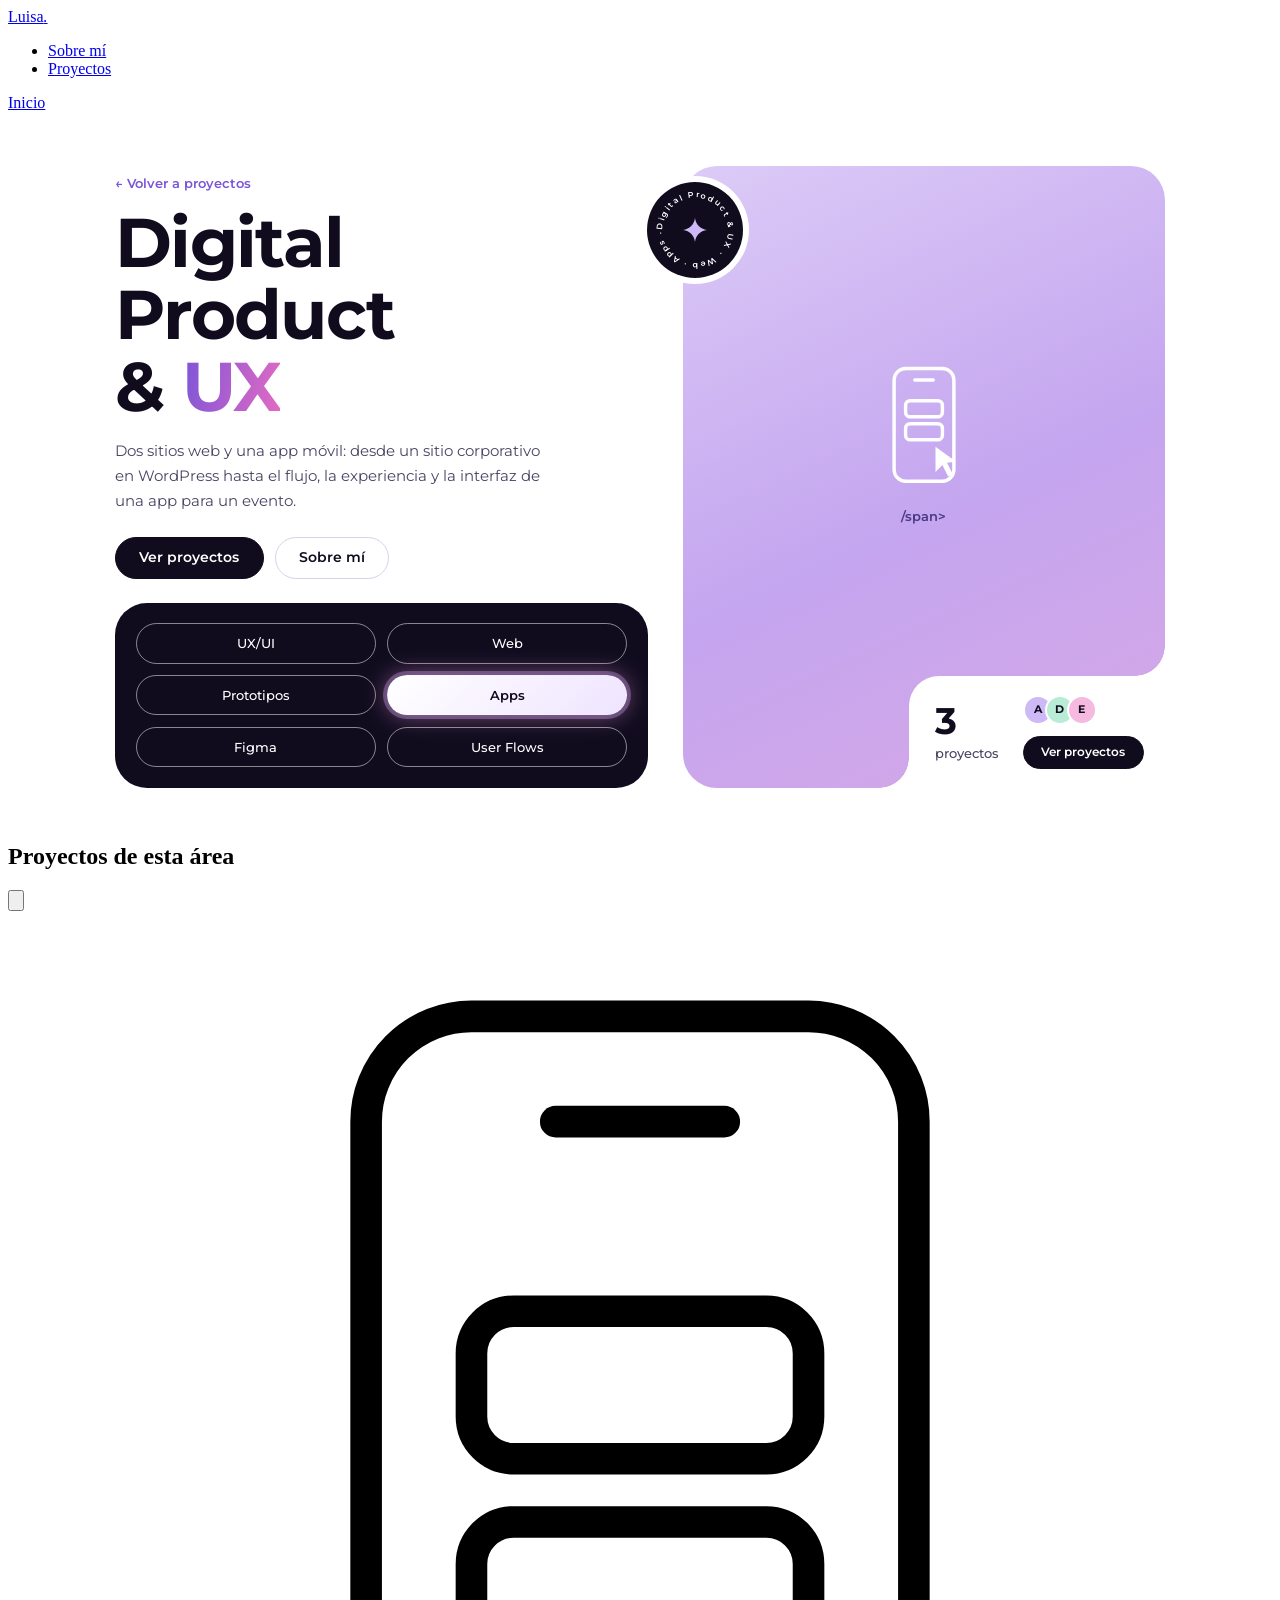
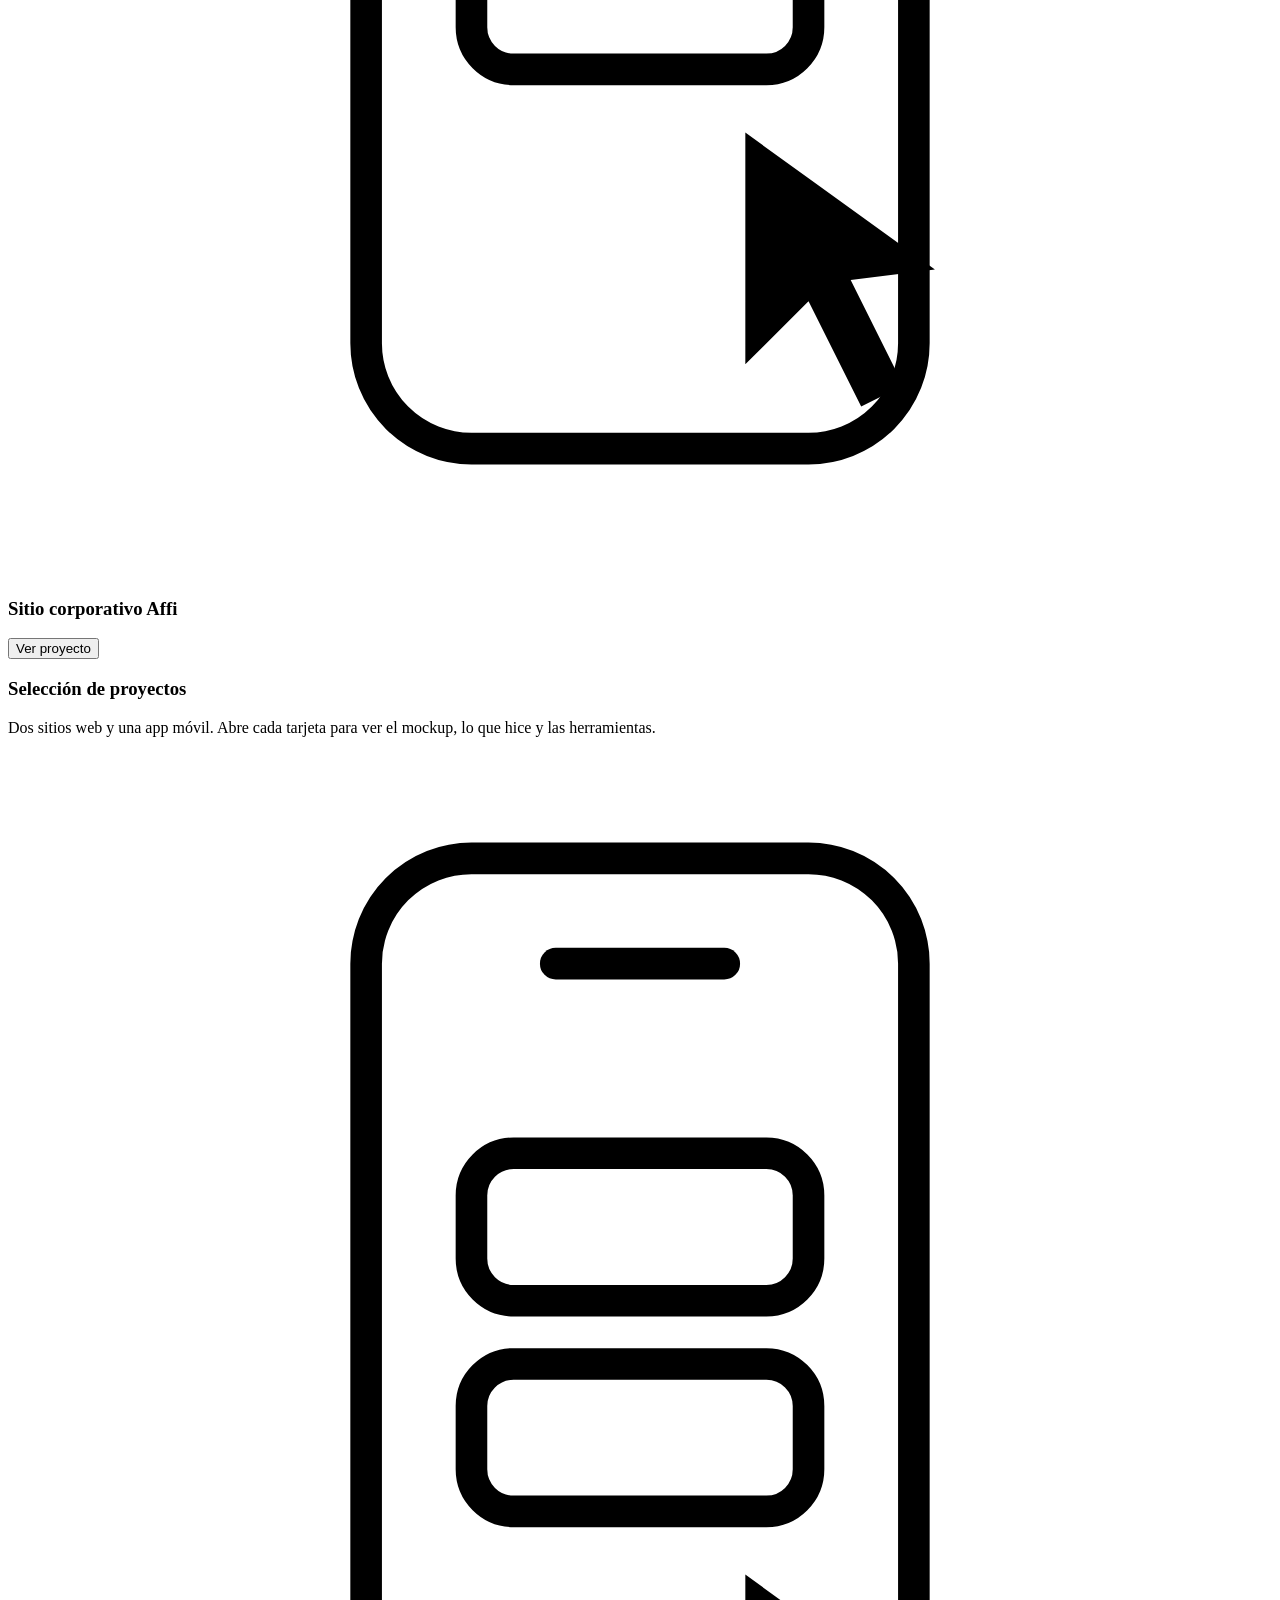
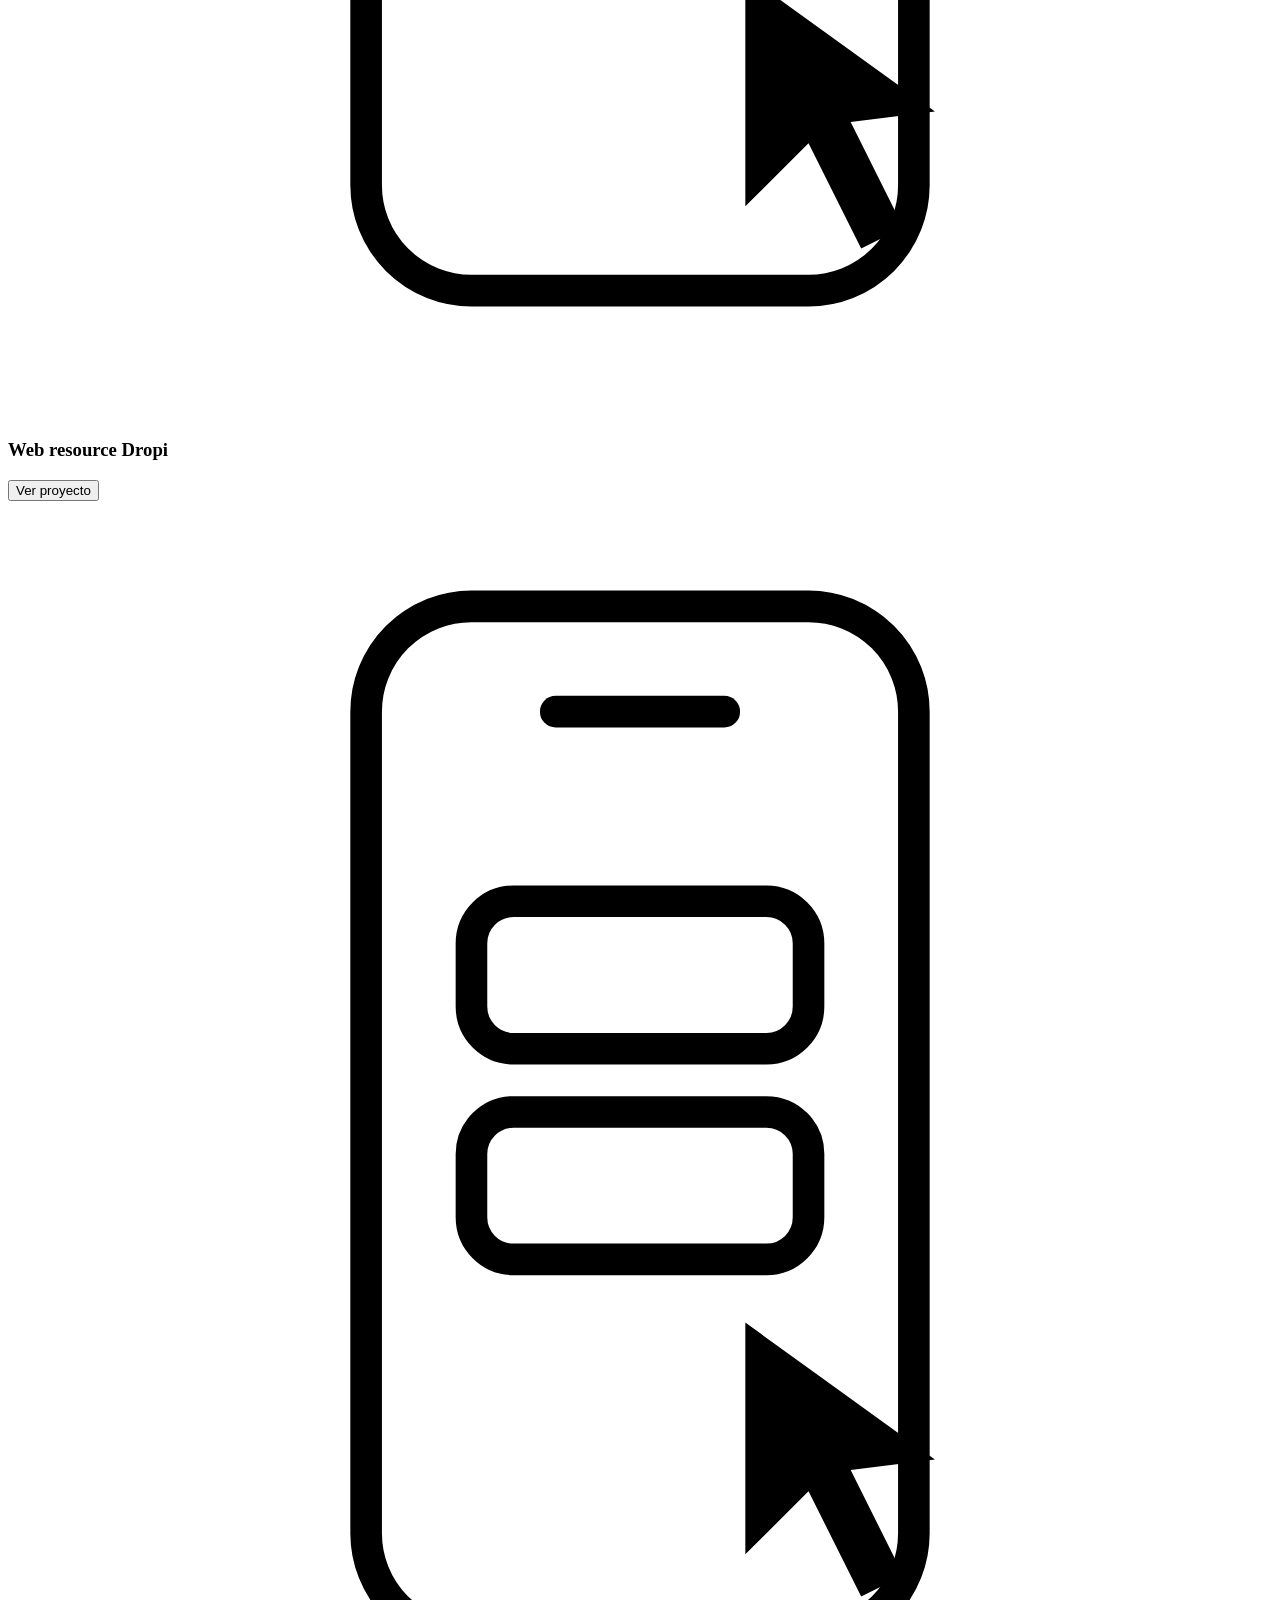
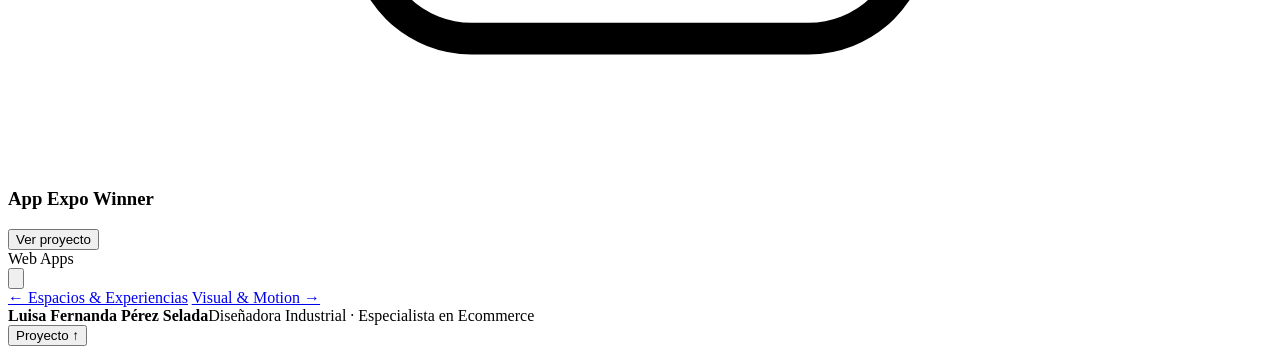
==== proyectos/digital-product-ux.html @ a2dc6638 "Add files via upload" ====
<!DOCTYPE html>
<html lang="es">
<head>
<meta charset="utf-8">
<meta name="viewport" content="width=device-width, initial-scale=1, viewport-fit=cover">
<title>Digital Product & UX — Luisa Fernanda Pérez Selada</title>
<link rel="preconnect" href="https://fonts.googleapis.com">
<link rel="preconnect" href="https://fonts.gstatic.com" crossorigin>
<link href="https://fonts.googleapis.com/css2?family=Montserrat:wght@400;500;600;700&display=swap" rel="stylesheet">
<link rel="stylesheet" href="../css/styles.css">
<style>
  /* ===== Mockups dentro de la ventana emergente de cada proyecto =====
     Para poner tu imagen: en el <span class="mock-img"> cambia  --img:none
     por  --img:url('../assets/proyectos/tu-imagen.jpg')  */
  .mock{margin:0 auto 1.5rem;position:relative;box-sizing:border-box}
  .mock-screen{position:relative;overflow:hidden;display:grid;place-items:center;background:linear-gradient(135deg,#f4f1fc,#e5dff8)}
  .mock-screen::before{content:attr(data-label);padding:1rem;text-align:center;font:600 .8rem/1.35 Montserrat,system-ui,sans-serif;color:#7d72b8}
  .mock-img{position:absolute;inset:0;background-image:var(--img,none);background-position:center top;background-size:cover;background-repeat:no-repeat}

  /* Mockup de navegador (proyectos web) */
  .mock-browser{width:100%;max-width:540px;border-radius:14px;overflow:hidden;border:1px solid #d9d2f2;background:#fff;box-shadow:0 16px 36px -20px rgba(60,40,120,.5)}
  .mock-bar{display:flex;align-items:center;gap:6px;padding:.6rem .8rem;background:#f5f2fc;border-bottom:1px solid #e3ddf5}
  .mock-bar i{width:9px;height:9px;border-radius:50%;background:#cfc6ee}
  .mock-bar span{flex:1;height:18px;margin-left:.6rem;border-radius:9px;background:#fff}
  .mock-browser .mock-screen{aspect-ratio:16/10}

  /* Mockup de celular (app móvil) */
  .mock-phone{width:min(210px,62%);aspect-ratio:9/19;padding:10px;border-radius:34px;background:#1b1530;box-shadow:0 18px 40px -18px rgba(27,21,48,.65)}
  .mock-phone::after{content:"";position:absolute;top:17px;left:50%;width:56px;height:16px;transform:translateX(-50%);border-radius:10px;background:#1b1530;z-index:2}
  .mock-phone .mock-screen{height:100%;border-radius:25px}
  .mock-phone .mock-img{background-position:center}

  .team{margin:.2rem 0 0}

  /* ===== Hero con la diagramación del referente =====
     Titular a la izquierda · panel lila con imagen a la derecha · tarjeta negra con chips · tarjeta de cifras.
     Todo va acotado a .ref-board, así no toca el resto del sitio.
     Para poner tu imagen del panel: en <span class="r-img"> cambia  --img:none
     por  --img:url('../assets/proyectos/hero-ux.png')  (funciona muy bien con PNG recortado) */
  .sub-hero .ref-board{--ink:#100c1e;--violet:#7a55d8;--pink:#e46ac4;--soft:#f4f1fc;
    position:relative;box-sizing:border-box;width:min(100%,1120px);margin:1.2rem auto 0;padding:clamp(1.1rem,3vw,2.2rem);
    display:grid;grid-template-columns:minmax(0,1.05fr) minmax(0,.95fr);grid-template-areas:"copy panel" "tags panel";gap:1.5rem 2.2rem;
    background:#fff;border-radius:36px;color:var(--ink);font-family:Montserrat,system-ui,sans-serif;text-align:left}
  .sub-hero .ref-board *{box-sizing:border-box}

  .sub-hero .ref-board .r-copy{grid-area:copy;align-self:center;padding-top:.4rem}
  .sub-hero .ref-board .r-back{display:inline-block;margin:0 0 1.1rem;font:600 .82rem/1 Montserrat,system-ui,sans-serif;color:var(--violet);text-decoration:none}
  .sub-hero .ref-board .r-back:hover{text-decoration:underline}
  .sub-hero .ref-board .r-copy h1{margin:0 0 1rem;font:700 clamp(2.5rem,5.4vw,4.3rem)/1.04 Montserrat,system-ui,sans-serif;letter-spacing:-.025em;color:var(--ink)}
  .sub-hero .ref-board .r-copy h1 em{font-style:normal;color:var(--violet);background:linear-gradient(100deg,var(--violet),var(--pink));-webkit-background-clip:text;background-clip:text;-webkit-text-fill-color:transparent}
  .sub-hero .ref-board .r-copy p{margin:0;max-width:44ch;font:400 .95rem/1.65 Montserrat,system-ui,sans-serif;color:#4a4363}
  .sub-hero .ref-board .r-actions{display:flex;flex-wrap:wrap;gap:.7rem;margin-top:1.5rem}
  .sub-hero .ref-board .r-btn{display:inline-flex;align-items:center;justify-content:center;padding:.8rem 1.45rem;border-radius:999px;font:600 .85rem/1 Montserrat,system-ui,sans-serif;text-decoration:none;border:1px solid var(--ink);transition:transform .2s ease,box-shadow .2s ease}
  .sub-hero .ref-board .r-btn.solid{background:var(--ink);color:#fff}
  .sub-hero .ref-board .r-btn.line{background:#fff;color:var(--ink);border-color:#d8d2ea}
  .sub-hero .ref-board .r-btn:hover{transform:translateY(-2px);box-shadow:0 10px 22px -12px rgba(16,12,30,.6)}
  .sub-hero .ref-board .r-btn:focus-visible,.sub-hero .ref-board .r-back:focus-visible{outline:3px solid var(--violet);outline-offset:3px}
  .sub-hero .ref-board .r-btn.sm{padding:.6rem 1.1rem;font-size:.78rem}

  /* Tarjeta negra con chips */
  .sub-hero .ref-board .r-tags{grid-area:tags;align-self:end;margin:0;padding:1.3rem;list-style:none;display:grid;grid-template-columns:1fr 1fr;gap:.7rem;background:var(--ink);border-radius:32px}
  .sub-hero .ref-board .r-tags li{margin:0;padding:.75rem .6rem;text-align:center;border:1px solid rgba(255,255,255,.5);border-radius:999px;font:500 .82rem/1.1 Montserrat,system-ui,sans-serif;color:#fff}
  .sub-hero .ref-board .r-tags li.on{background:linear-gradient(135deg,#fff,#efe4ff);border-color:transparent;color:var(--ink);font-weight:600;box-shadow:0 0 0 4px rgba(214,170,255,.32),0 0 24px rgba(240,150,220,.55)}

  /* Panel lila con imagen */
  .sub-hero .ref-board .r-panel{grid-area:panel;position:relative;min-height:440px;border-radius:34px;background:linear-gradient(155deg,#dccbf7 0%,#c4a5ef 55%,#d6a8e6 100%)}
  .sub-hero .ref-board .r-media{position:absolute;inset:0;border-radius:inherit;overflow:hidden;display:grid;place-items:center}
  .sub-hero .ref-board .r-ph{display:grid;justify-items:center;gap:.8rem;padding:1rem 1rem 5.5rem;text-align:center;font:600 .8rem/1.35 Montserrat,system-ui,sans-serif;color:#4a3a86}
  .sub-hero .ref-board .r-ph svg{width:min(190px,46%);height:auto;color:#fff}
  .sub-hero .ref-board .r-img{position:absolute;inset:0;background-image:var(--img,none);background-position:center bottom;background-size:cover;background-repeat:no-repeat}
  .sub-hero .ref-board .r-panel:has(.r-img[style*="url"]) .r-ph{display:none}

  /* Sello circular giratorio */
  .sub-hero .ref-board .r-badge{position:absolute;z-index:3;top:16px;left:-36px;width:96px;height:96px;border-radius:50%;background:var(--ink);box-shadow:0 0 0 6px #fff;display:grid;place-items:center}
  .sub-hero .ref-board .r-badge .ring{position:absolute;inset:0;width:100%;height:100%;animation:r-spin 22s linear infinite}
  .sub-hero .ref-board .r-badge .ring text{fill:#fff;font:600 8.4px Montserrat,system-ui,sans-serif}
  .sub-hero .ref-board .r-badge .star{width:26px;height:26px;fill:#cdb9f5}
  @keyframes r-spin{to{transform:rotate(360deg)}}

  /* Tarjeta de cifras en la muesca del panel */
  .sub-hero .ref-board .r-stats{position:absolute;z-index:2;right:0;bottom:0;display:flex;align-items:center;gap:1.5rem;padding:1.15rem 1.3rem 1.15rem 1.6rem;background:#fff;border-top-left-radius:30px}
  .sub-hero .ref-board .r-stats::before,.sub-hero .ref-board .r-stats::after{content:"";position:absolute;width:30px;height:30px;pointer-events:none;background:radial-gradient(circle at 0 0,transparent 29.5px,#fff 30px)}
  .sub-hero .ref-board .r-stats::before{right:0;top:-30px}
  .sub-hero .ref-board .r-stats::after{left:-30px;bottom:0}
  .sub-hero .ref-board .r-num{display:grid;line-height:1}
  .sub-hero .ref-board .r-num strong{font:700 2.3rem/1 Montserrat,system-ui,sans-serif;letter-spacing:-.02em}
  .sub-hero .ref-board .r-num span{margin-top:.35rem;font:500 .8rem/1.2 Montserrat,system-ui,sans-serif;color:#4a4363}
  .sub-hero .ref-board .r-side{display:grid;justify-items:start;gap:.7rem}
  .sub-hero .ref-board .r-avs{display:flex}
  .sub-hero .ref-board .r-avs i{width:30px;height:30px;margin-left:-8px;border-radius:50%;border:2px solid #fff;display:grid;place-items:center;font:700 .68rem/1 Montserrat,system-ui,sans-serif;font-style:normal;color:var(--ink)}
  .sub-hero .ref-board .r-avs i:first-child{margin-left:0}
  .sub-hero .ref-board .r-avs i:nth-child(1){background:#cdb9f5}
  .sub-hero .ref-board .r-avs i:nth-child(2){background:#b9ecd6}
  .sub-hero .ref-board .r-avs i:nth-child(3){background:#f6b9e0}

  @media (max-width:860px){
    .sub-hero .ref-board{grid-template-columns:minmax(0,1fr);grid-template-areas:"copy" "panel" "tags";gap:1.3rem;border-radius:28px}
    .sub-hero .ref-board .r-panel{min-height:430px;margin-top:1.4rem}
    .sub-hero .ref-board .r-badge{top:-30px;left:18px;width:84px;height:84px}
    .sub-hero .ref-board .r-stats{left:12px;right:12px;bottom:12px;justify-content:space-between;border-radius:24px;padding:1rem 1.1rem;box-shadow:0 14px 30px -18px rgba(16,12,30,.55)}
    .sub-hero .ref-board .r-stats::before,.sub-hero .ref-board .r-stats::after{display:none}
  }
  @media (max-width:480px){
    .sub-hero .ref-board .r-avs{display:none}
    .sub-hero .ref-board .r-tags{padding:1rem}
  }
  @media (prefers-reduced-motion:reduce){
    .sub-hero .ref-board .r-badge .ring{animation:none}
    .sub-hero .ref-board .r-btn{transition:none}
  }
</style>
</head>
<body class="t-lilac">

<header class="sub-hero">
  <nav>
    <a class="logo" href="../index.html">Luisa<i>.</i></a>
    <ul><li><a href="../index.html#sobre-mi">Sobre mí</a></li><li><a href="../index.html#proyectos">Proyectos</a></li></ul>
    <a class="pill ghost small" href="../index.html">Inicio</a>
  </nav>
  <div class="ref-board">
    <div class="r-copy">
      <a class="r-back" href="../index.html#proyectos">← Volver a proyectos</a>
      <h1>Digital<br>Product<br>&amp; <em>UX</em></h1>
      <p>Dos sitios web y una app móvil: desde un sitio corporativo en WordPress hasta el flujo, la experiencia y la interfaz de una app para un evento.</p>
      <div class="r-actions">
        <a class="r-btn solid" href="#proyectos">Ver proyectos</a>
        <a class="r-btn line" href="../index.html#sobre-mi">Sobre mí</a>
      </div>
    </div>

    <ul class="r-tags" aria-label="Áreas y herramientas">
      <li>UX/UI</li><li>Web</li>
      <li>Prototipos</li><li class="on">Apps</li>
      <li>Figma</li><li>User Flows</li>
    </ul>

    <div class="r-panel">
      <div class="r-media">
        <!-- Marcador de posición: desaparece solo cuando pones tu imagen en .r-img -->
        <div class="r-ph"><svg class="ico ico-ux" viewBox="0 0 120 120" fill="none" stroke="currentColor" stroke-width="3" stroke-linejoin="round" stroke-linecap="round" aria-hidden="true"><rect x="34" y="10" width="52" height="98" rx="10"/><path d="M52 20h16"/><rect class="blk b1" x="44" y="38" width="32" height="14" rx="4"/><rect class="blk b2" x="44" y="58" width="32" height="14" rx="4"/><path class="cur" d="M70 78v22l6-6 5 10 4-2-5-10 8-1z" fill="currentColor" stroke="none"/></svg><span><img src="/assets/ux/appmock.png" alt="">/span></div>
        <!-- IMAGEN DEL PANEL: cambia --img:none por --img:url('../assets/proyectos/hero-ux.png') -->
        <span class="r-img" style="--img:none" role="img" aria-label="Imagen destacada de Digital Product y UX"></span>
      </div>

      <div class="r-badge" aria-hidden="true">
        <svg class="ring" viewBox="0 0 100 100"><defs><path id="rRing" d="M50 50m-34 0a34 34 0 1 1 68 0a34 34 0 1 1-68 0"/></defs><text><textPath href="#rRing" textLength="211" lengthAdjust="spacing">Digital Product &amp; UX · Web · Apps · </textPath></text></svg>
        <svg class="star" viewBox="0 0 24 24"><path d="M12 1c.9 6.2 4.8 10.1 11 11-6.2.9-10.1 4.8-11 11-.9-6.2-4.8-10.1-11-11 6.2-.9 10.1-4.8 11-11z"/></svg>
      </div>

      <div class="r-stats">
        <div class="r-num"><strong>3</strong><span>proyectos</span></div>
        <div class="r-side">
          <span class="r-avs" aria-hidden="true"><i>A</i><i>D</i><i>E</i></span>
          <a class="r-btn solid sm" href="#proyectos">Ver proyectos</a>
        </div>
      </div>
    </div>
  </div>
</header>

<main>
  <section id="proyectos" style="scroll-margin-top:1rem">
    <h2 class="in">Proyectos de esta área</h2>
    <div class="carousel in">
      <button class="glass car-btn prev" type="button" aria-label="Ver proyectos anteriores" data-car="-1"><svg viewBox="0 0 24 24" aria-hidden="true"><path d="M15 5l-7 7 7 7"/></svg></button>
      <div class="cascade">

        <!-- ============ PROYECTO 01 · Sitio corporativo Affi ============ -->
        <article class="pcard" style="--i:0;--r:-4deg">
          <!-- IMAGEN DE LA TARJETA: pon data-img="../assets/proyectos/affi-portada.jpg" -->
          <div class="pimg" data-img="/assets/ux/affi2.JPG"><svg class="ico ico-ux" viewBox="0 0 120 120" fill="none" stroke="currentColor" stroke-width="3" stroke-linejoin="round" stroke-linecap="round" aria-hidden="true"><rect x="34" y="10" width="52" height="98" rx="10"/><path d="M52 20h16"/><rect class="blk b1" x="44" y="38" width="32" height="14" rx="4"/><rect class="blk b2" x="44" y="58" width="32" height="14" rx="4"/><path class="cur" d="M70 78v22l6-6 5 10 4-2-5-10 8-1z" fill="currentColor" stroke="none"/></svg></div>
          <div class="pcap">
            <h3>Sitio corporativo Affi</h3>
            <button class="pill glass small" type="button" data-open>Ver proyecto</button>
          </div>
          <template>
            <!-- MOCKUP: reemplaza --img:none por --img:url('../assets/proyectos/affi-mockup.jpg') -->
            <figure class="mock mock-browser">
              <div class="mock-bar"><i></i><i></i><i></i><span></span></div>
              <div class="mock-screen" 
     data-label="Aquí va tu imagen del sitio de Affi" 
     role="img" 
     aria-label="Mockup del sitio corporativo de Affi">
     <span class="mock-img" style="--img: url('../assets/ux/affi.png');"></span>

</div>
            </figure>
            <h4>Descripción corta</h4>
            <!-- EDITA: agrega el objetivo del sitio y el resultado -->
            <p>Página web corporativa para Affi con diseño fronted (efecto de vidrio esmerilado). La construí en WordPress con Elementor y sumé código web para ajustar detalles a medida.</p>
            <h4>Herramientas que utilicé</h4>
            <ul class="tools">
              <li tabindex="0" data-tip="Plataforma sobre la que se construyó y se administra el sitio.">WordPress</li>
              <li tabindex="0" data-tip="Maquetación visual de las secciones y del estilo frosted.">Elementor</li>
              <li tabindex="0" data-tip="Ajustes a medida más allá de lo que permite el constructor.">Código web</li>
            </ul>
          </template>
        </article>

        <aside class="pintro" style="--i:1;--r:1.5deg">
          <span class="dot"></span>
          <h3>Selección de proyectos</h3>
          <p>Dos sitios web y una app móvil. Abre cada tarjeta para ver el mockup, lo que hice y las herramientas.</p>
        </aside>

        <!-- ============ PROYECTO 02 · Web resource Dropi ============ -->
        <article class="pcard" style="--i:2;--r:2deg">
          <!-- IMAGEN DE LA TARJETA: pon data-img="../assets/proyectos/dropi-portada.jpg" -->
          <div class="pimg" data-img="/assets/ux/WRS.PNG"><svg class="ico ico-ux" viewBox="0 0 120 120" fill="none" stroke="currentColor" stroke-width="3" stroke-linejoin="round" stroke-linecap="round" aria-hidden="true"><rect x="34" y="10" width="52" height="98" rx="10"/><path d="M52 20h16"/><rect class="blk b1" x="44" y="38" width="32" height="14" rx="4"/><rect class="blk b2" x="44" y="58" width="32" height="14" rx="4"/><path class="cur" d="M70 78v22l6-6 5 10 4-2-5-10 8-1z" fill="currentColor" stroke="none"/></svg></div>
          <div class="pcap">
            <h3>Web resource Dropi</h3>
            <button class="pill glass small" type="button" data-open>Ver proyecto</button>
          </div>
          <template>
            <!-- MOCKUP: reemplaza --img:none por --img:url('../assets/proyectos/dropi-mockup.jpg') -->
            <figure class="mock mock-browser">
              <div class="mock-bar"><i></i><i></i><i></i><span></span></div>
              <div class="mock-screen" data-label="Aquí va tu imagen del web resource de Dropi" role="img" aria-label="Mockup del web resource de Dropi"><span class="mock-img" style="--img: url('../assets/ux/WEBESOURC.png');"></span></div>
            </figure>
            <h4>Descripción corta</h4>
            <!-- EDITA: agrega el objetivo del web resource y el resultado -->
            <p>Web resource de Dropi desarrollado con apoyo de Claude y escrito en código HTML y CSS.</p>
            <h4>Herramientas que utilicé</h4>
            <ul class="tools">
              <li tabindex="0" data-tip="Apoyo para generar y afinar el código del sitio.">Claude</li>
              <li tabindex="0" data-tip="Estructura de las páginas y su contenido.">HTML</li>
              <li tabindex="0" data-tip="Estilos y diseño visual del sitio.">CSS</li>
            </ul>
          </template>
        </article>

        <!-- ============ PROYECTO 03 · App Expo Winner ============ -->
        <article class="pcard" style="--i:3;--r:-2deg">
          <!-- IMAGEN DE LA TARJETA: pon data-img="../assets/proyectos/expowinner-portada.jpg" -->
          <div class="pimg" data-img="/assets/ux/app.PNG"><svg class="ico ico-ux" viewBox="0 0 120 120" fill="none" stroke="currentColor" stroke-width="3" stroke-linejoin="round" stroke-linecap="round" aria-hidden="true"><rect x="34" y="10" width="52" height="98" rx="10"/><path d="M52 20h16"/><rect class="blk b1" x="44" y="38" width="32" height="14" rx="4"/><rect class="blk b2" x="44" y="58" width="32" height="14" rx="4"/><path class="cur" d="M70 78v22l6-6 5 10 4-2-5-10 8-1z" fill="currentColor" stroke="none"/></svg></div>
          <div class="pcap">
            <h3>App Expo Winner</h3>
            <button class="pill glass small" type="button" data-open>Ver proyecto</button>
          </div>
          <template>
            <!-- MOCKUP DE CELULAR: reemplaza --img:none por --img:url('../assets/proyectos/expowinner-app.jpg') -->
            <figure class="mock mock-phone">
              <div class="mock-screen" data-label="Aquí va la pantalla de la app" role="img" aria-label="Mockup de la app móvil de Expo Winner"><span class="mock-img" style="--img: url('../assets/ux/app2.png');"></span></div>
            </figure>
            <h4>Descripción corta</h4>
            <!-- EDITA: agrega el objetivo de la app y el resultado en el evento -->
            <p>App móvil para el evento Expo Winner. Diseñé el flujo de usuario, la ruta y toda la experiencia (UX) y la interfaz (UI) de la app.</p>
            <h4>Mi aporte</h4>
            <!-- EDITA: si quieres, agrega aquí las herramientas que usaste (por ejemplo Figma) -->
            <ul class="tools">
              <li tabindex="0" data-tip="Cómo se conectan las pantallas y qué acciones puede hacer cada persona.">Flujo de usuario</li>
              <li tabindex="0" data-tip="El recorrido que sigue la persona por la app durante el evento.">Ruta de usuario</li>
              <li tabindex="0" data-tip="Diseño de la experiencia: estructura, navegación y lógica de uso.">Diseño UX</li>
              <li tabindex="0" data-tip="Diseño de la interfaz: pantallas, componentes y estilo visual.">Diseño UI</li>
            </ul>
            <h4>Equipo</h4>
            <p class="team">UX/UI y flujo de usuario: Luisa Fernanda Pérez Selada.<br>Backend: Carlos Díaz y Felipe Peña.</p>
          </template>
        </article>

        <span class="bubble b1" aria-hidden="true">Web</span>
        <span class="bubble b2" aria-hidden="true">Apps</span>
      </div>
      <button class="glass car-btn next" type="button" aria-label="Ver más proyectos" data-car="1"><svg viewBox="0 0 24 24" aria-hidden="true"><path d="M9 5l7 7-7 7"/></svg></button>
    </div>
    <div class="pager">
      <a class="pill line" href="espacios-experiencias.html">← Espacios &amp; Experiencias</a>
      <a class="pill line" href="visual-motion.html">Visual &amp; Motion →</a>
    </div>
  </section>
</main>

<footer><strong>Luisa Fernanda Pérez Selada</strong>Diseñadora Industrial · Especialista en Ecommerce</footer>
<!-- Ventana emergente (se llena con el contenido de cada proyecto) -->
<div class="modal" id="modal" hidden>
  <div class="backdrop" data-close></div>
  <div class="mwin" role="dialog" aria-modal="true" aria-labelledby="mTitle" tabindex="-1">
    <div class="mbar">
      <span class="mlabel"><i></i>Digital Product &amp; UX</span>
      <div class="mctl">
        <button class="glass mbtn" type="button" data-act="min" aria-label="Minimizar"><svg viewBox="0 0 24 24" aria-hidden="true"><path d="M6 12h12"/></svg></button>
        <button class="glass mbtn" type="button" data-act="fit" aria-label="Ajustar tamaño" aria-pressed="false"><svg class="i-exp" viewBox="0 0 24 24" aria-hidden="true"><path d="M14 4h6v6M10 20H4v-6M20 4l-7 7M4 20l7-7"/></svg><svg class="i-min" viewBox="0 0 24 24" aria-hidden="true"><path d="M20 10h-6V4M4 14h6v6M14 10l7-7M10 14l-7 7"/></svg></button>
        <button class="glass mbtn" type="button" data-act="close" aria-label="Cerrar"><svg viewBox="0 0 24 24" aria-hidden="true"><path d="M6 6l12 12M18 6L6 18"/></svg></button>
      </div>
    </div>
    <div class="mbody" id="mBody"></div>
  </div>
</div>
<button class="pill glass small dock" id="dock" type="button" data-act="restore" aria-label="Restaurar proyecto"><span id="dockTitle">Proyecto</span> ↑</button>

<script src="../js/main.js"></script>
</body>
</html>
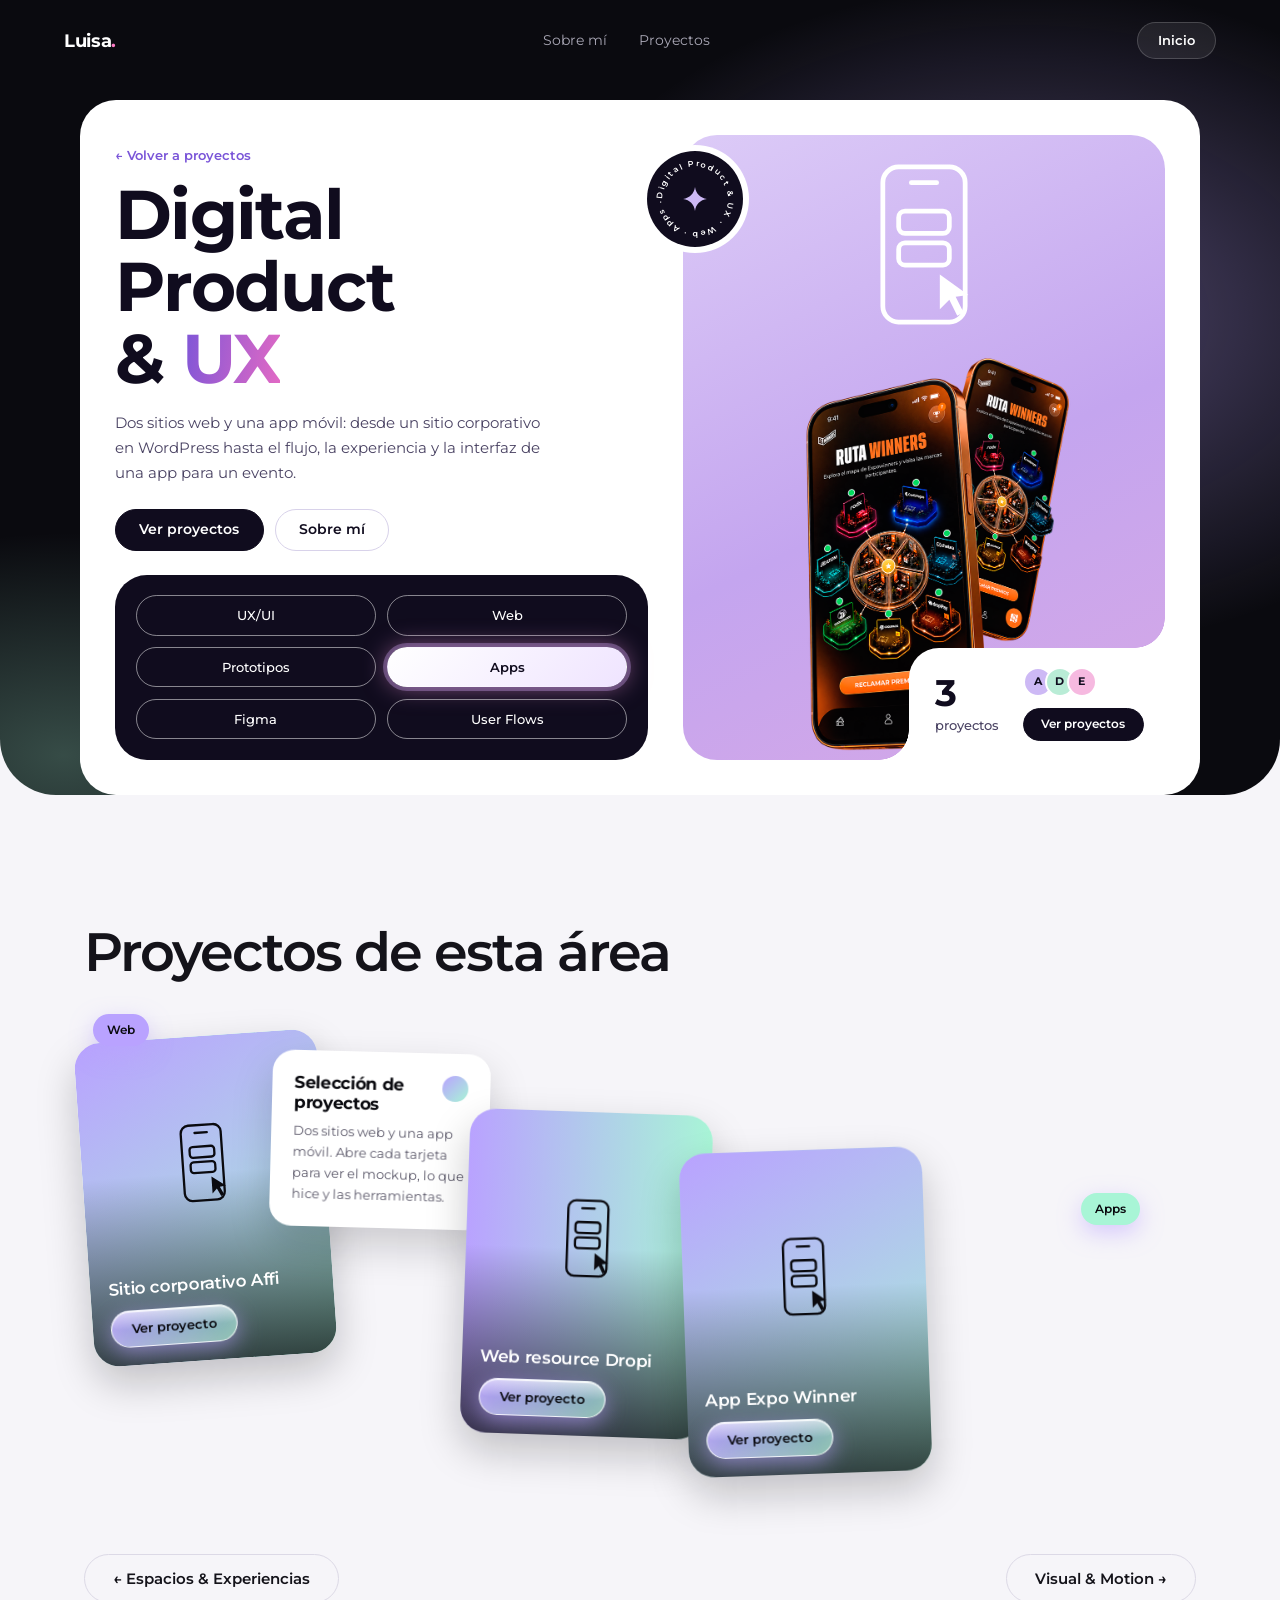
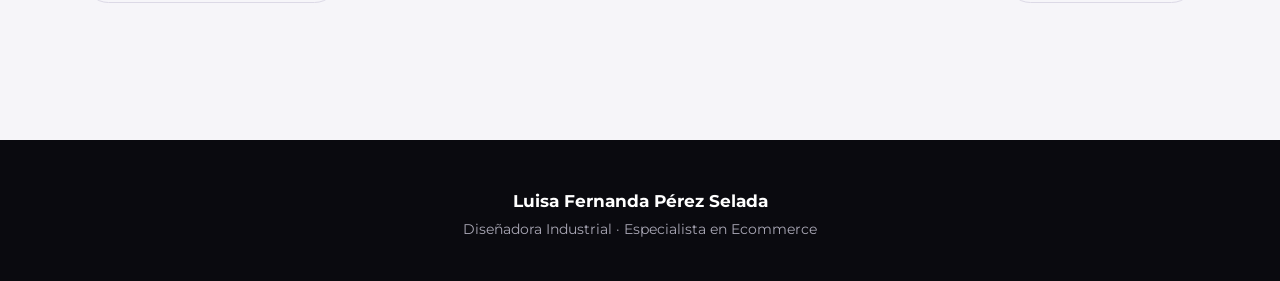
==== commit 68361dfb: "Add files via upload" ====
--- a/proyectos/digital-product-ux.html
+++ b/proyectos/digital-product-ux.html
@@ -138,7 +138,7 @@
     <div class="r-panel">
       <div class="r-media">
         <!-- Marcador de posición: desaparece solo cuando pones tu imagen en .r-img -->
-        <div class="r-ph"><svg class="ico ico-ux" viewBox="0 0 120 120" fill="none" stroke="currentColor" stroke-width="3" stroke-linejoin="round" stroke-linecap="round" aria-hidden="true"><rect x="34" y="10" width="52" height="98" rx="10"/><path d="M52 20h16"/><rect class="blk b1" x="44" y="38" width="32" height="14" rx="4"/><rect class="blk b2" x="44" y="58" width="32" height="14" rx="4"/><path class="cur" d="M70 78v22l6-6 5 10 4-2-5-10 8-1z" fill="currentColor" stroke="none"/></svg><span><img src="/assets/ux/appmock.png" alt="">/span></div>
+        <div class="r-ph"><svg class="ico ico-ux" viewBox="0 0 120 120" fill="none" stroke="currentColor" stroke-width="3" stroke-linejoin="round" stroke-linecap="round" aria-hidden="true"><rect x="34" y="10" width="52" height="98" rx="10"/><path d="M52 20h16"/><rect class="blk b1" x="44" y="38" width="32" height="14" rx="4"/><rect class="blk b2" x="44" y="58" width="32" height="14" rx="4"/><path class="cur" d="M70 78v22l6-6 5 10 4-2-5-10 8-1z" fill="currentColor" stroke="none"/></svg><span><img src="../assets/ux/appmock.png" alt="">/span></div>
         <!-- IMAGEN DEL PANEL: cambia --img:none por --img:url('../assets/proyectos/hero-ux.png') -->
         <span class="r-img" style="--img:none" role="img" aria-label="Imagen destacada de Digital Product y UX"></span>
       </div>
@@ -169,7 +169,7 @@
         <!-- ============ PROYECTO 01 · Sitio corporativo Affi ============ -->
         <article class="pcard" style="--i:0;--r:-4deg">
           <!-- IMAGEN DE LA TARJETA: pon data-img="../assets/proyectos/affi-portada.jpg" -->
-          <div class="pimg" data-img="/assets/ux/affi2.JPG"><svg class="ico ico-ux" viewBox="0 0 120 120" fill="none" stroke="currentColor" stroke-width="3" stroke-linejoin="round" stroke-linecap="round" aria-hidden="true"><rect x="34" y="10" width="52" height="98" rx="10"/><path d="M52 20h16"/><rect class="blk b1" x="44" y="38" width="32" height="14" rx="4"/><rect class="blk b2" x="44" y="58" width="32" height="14" rx="4"/><path class="cur" d="M70 78v22l6-6 5 10 4-2-5-10 8-1z" fill="currentColor" stroke="none"/></svg></div>
+          <div class="pimg" data-img="../assets/ux/affi2.JPG"><svg class="ico ico-ux" viewBox="0 0 120 120" fill="none" stroke="currentColor" stroke-width="3" stroke-linejoin="round" stroke-linecap="round" aria-hidden="true"><rect x="34" y="10" width="52" height="98" rx="10"/><path d="M52 20h16"/><rect class="blk b1" x="44" y="38" width="32" height="14" rx="4"/><rect class="blk b2" x="44" y="58" width="32" height="14" rx="4"/><path class="cur" d="M70 78v22l6-6 5 10 4-2-5-10 8-1z" fill="currentColor" stroke="none"/></svg></div>
           <div class="pcap">
             <h3>Sitio corporativo Affi</h3>
             <button class="pill glass small" type="button" data-open>Ver proyecto</button>
@@ -207,7 +207,7 @@
         <!-- ============ PROYECTO 02 · Web resource Dropi ============ -->
         <article class="pcard" style="--i:2;--r:2deg">
           <!-- IMAGEN DE LA TARJETA: pon data-img="../assets/proyectos/dropi-portada.jpg" -->
-          <div class="pimg" data-img="/assets/ux/WRS.PNG"><svg class="ico ico-ux" viewBox="0 0 120 120" fill="none" stroke="currentColor" stroke-width="3" stroke-linejoin="round" stroke-linecap="round" aria-hidden="true"><rect x="34" y="10" width="52" height="98" rx="10"/><path d="M52 20h16"/><rect class="blk b1" x="44" y="38" width="32" height="14" rx="4"/><rect class="blk b2" x="44" y="58" width="32" height="14" rx="4"/><path class="cur" d="M70 78v22l6-6 5 10 4-2-5-10 8-1z" fill="currentColor" stroke="none"/></svg></div>
+          <div class="pimg" data-img="../assets/ux/WRS.PNG"><svg class="ico ico-ux" viewBox="0 0 120 120" fill="none" stroke="currentColor" stroke-width="3" stroke-linejoin="round" stroke-linecap="round" aria-hidden="true"><rect x="34" y="10" width="52" height="98" rx="10"/><path d="M52 20h16"/><rect class="blk b1" x="44" y="38" width="32" height="14" rx="4"/><rect class="blk b2" x="44" y="58" width="32" height="14" rx="4"/><path class="cur" d="M70 78v22l6-6 5 10 4-2-5-10 8-1z" fill="currentColor" stroke="none"/></svg></div>
           <div class="pcap">
             <h3>Web resource Dropi</h3>
             <button class="pill glass small" type="button" data-open>Ver proyecto</button>
@@ -233,7 +233,7 @@
         <!-- ============ PROYECTO 03 · App Expo Winner ============ -->
         <article class="pcard" style="--i:3;--r:-2deg">
           <!-- IMAGEN DE LA TARJETA: pon data-img="../assets/proyectos/expowinner-portada.jpg" -->
-          <div class="pimg" data-img="/assets/ux/app.PNG"><svg class="ico ico-ux" viewBox="0 0 120 120" fill="none" stroke="currentColor" stroke-width="3" stroke-linejoin="round" stroke-linecap="round" aria-hidden="true"><rect x="34" y="10" width="52" height="98" rx="10"/><path d="M52 20h16"/><rect class="blk b1" x="44" y="38" width="32" height="14" rx="4"/><rect class="blk b2" x="44" y="58" width="32" height="14" rx="4"/><path class="cur" d="M70 78v22l6-6 5 10 4-2-5-10 8-1z" fill="currentColor" stroke="none"/></svg></div>
+          <div class="pimg" data-img="../assets/ux/app.PNG"><svg class="ico ico-ux" viewBox="0 0 120 120" fill="none" stroke="currentColor" stroke-width="3" stroke-linejoin="round" stroke-linecap="round" aria-hidden="true"><rect x="34" y="10" width="52" height="98" rx="10"/><path d="M52 20h16"/><rect class="blk b1" x="44" y="38" width="32" height="14" rx="4"/><rect class="blk b2" x="44" y="58" width="32" height="14" rx="4"/><path class="cur" d="M70 78v22l6-6 5 10 4-2-5-10 8-1z" fill="currentColor" stroke="none"/></svg></div>
           <div class="pcap">
             <h3>App Expo Winner</h3>
             <button class="pill glass small" type="button" data-open>Ver proyecto</button>
--- a/css/styles.css
+++ b/css/styles.css
@@ -0,0 +1,296 @@
+/* ==========================================================
+   PORTAFOLIO · Luisa Fernanda Pérez Selada
+   1) Colores y variables  2) Base  3) Botones  4) Inicio
+   5) Sobre mí  6) Proyectos  7) Subpáginas  8) Iconos animados
+   9) Responsive
+   ========================================================== */
+
+/* 1) COLORES — cambia aquí la paleta de todo el sitio */
+:root{
+  --black:#0a0a0f; --lilac:#b9a2ff; --mint:#a8f5d6; --pink:#ff7cc6;
+  --bg:#f6f5f9; --ink:#14131a; --mut:#5d5a6b; --line:#dcd9e6; --card:#ffffff;
+  box-sizing:border-box; padding-top:env(safe-area-inset-top,0px); padding-bottom:env(safe-area-inset-bottom,0px);
+}
+@media (prefers-color-scheme:dark){:root:not([data-theme="light"]){--bg:#101015;--ink:#f4f3f8;--mut:#a9a7b5;--line:#2a2833;--card:#17161d}}
+:root[data-theme="dark"]{--bg:#101015;--ink:#f4f3f8;--mut:#a9a7b5;--line:#2a2833;--card:#17161d}
+
+/* 2) BASE */
+html{background:var(--black);scroll-behavior:smooth;scroll-padding-top:env(safe-area-inset-top,0px)}
+*,*::before,*::after{box-sizing:border-box}
+body{margin:0;background:var(--bg);color:var(--ink);font-family:Montserrat,system-ui,sans-serif;line-height:1.6}
+a{color:inherit;text-decoration:none}
+img{max-width:100%}
+:focus-visible{outline:3px solid var(--pink);outline-offset:3px}
+
+/* 3) BOTONES */
+.pill{display:inline-flex;align-items:center;gap:8px;border-radius:999px;padding:14px 28px;font:600 .95rem Montserrat,sans-serif;border:0;cursor:pointer;transition:transform .2s,box-shadow .2s}
+.pill:hover{transform:translateY(-2px)}
+.pill.mint{background:var(--mint);color:var(--black)}
+.pill.mint:hover{box-shadow:0 10px 30px rgba(168,245,214,.35)}
+.pill.ghost{background:rgba(255,255,255,.08);color:#fff;border:1px solid rgba(255,255,255,.18)}
+.pill.dark{background:var(--black);color:#fff}
+.pill.line{border:1px solid var(--line);color:var(--ink);background:transparent}
+.pill.small{padding:10px 20px;font-size:.8rem}
+
+/* 4) INICIO (hero) */
+.hero{position:relative;background:var(--black);color:#fff;border-radius:0 0 56px 56px;
+  background-image:radial-gradient(60% 50% at 85% 30%,rgba(185,162,255,.35),transparent 70%),radial-gradient(40% 40% at 10% 90%,rgba(168,245,214,.22),transparent 70%),radial-gradient(35% 35% at 70% 95%,rgba(255,124,198,.3),transparent 70%)}
+nav{display:flex;align-items:center;justify-content:space-between;padding:22px clamp(20px,5vw,64px);position:relative;z-index:3}
+.logo{font-weight:700;font-size:1.15rem;letter-spacing:-.02em}
+.logo i{color:var(--pink);font-style:normal}
+nav ul{display:flex;gap:32px;list-style:none;margin:0;padding:0;font-size:.85rem;color:#a9a7b5}
+nav ul a:hover{color:#fff}
+.hero-grid{display:grid;grid-template-columns:1.1fr .9fr;gap:clamp(24px,4vw,64px);align-items:end;padding:clamp(24px,5vw,56px) clamp(20px,5vw,64px) 0;position:relative;z-index:2;min-height:640px}
+.hero-copy{align-self:center;padding-bottom:64px}
+.hero h1{font-size:clamp(2.6rem,6.4vw,5.4rem);line-height:.98;letter-spacing:-.04em;margin:0 0 22px;font-weight:600}
+.hero h1 span{display:block;color:var(--lilac)}
+.role{font-size:1.05rem;font-weight:600;color:var(--mint);margin:0 0 12px}
+.tag{max-width:46ch;color:#b7b4c4;margin:0 0 32px}
+.cta{display:flex;flex-wrap:wrap;gap:12px}
+
+/* Foto */
+.photo{position:relative;width:min(100%,460px);aspect-ratio:4/5;margin:0 auto}
+.photo .card{position:absolute;inset:6% 0 0;border-radius:36px 36px 0 0;background:linear-gradient(160deg,var(--lilac) 0%,var(--pink) 60%,var(--mint) 130%);box-shadow:0 -10px 80px rgba(185,162,255,.25)}
+.photo img,.photo svg.ph{position:absolute;left:50%;bottom:0;transform:translateX(-50%);height:104%;max-width:112%;object-fit:contain;object-position:bottom}
+.photo svg.ph{width:86%;height:96%}
+.chip{position:absolute;z-index:3;background:rgba(10,10,15,.55);backdrop-filter:blur(14px);-webkit-backdrop-filter:blur(14px);border:1px solid rgba(255,255,255,.2);border-radius:999px;padding:9px 16px;font-size:.78rem;font-weight:600}
+.chip.a{left:-4%;top:22%;color:var(--mint)}
+.chip.b{right:-2%;top:48%;color:var(--pink)}
+
+/* Sello giratorio */
+.badge{position:absolute;left:50%;bottom:-62px;transform:translateX(-50%);width:124px;height:124px;z-index:5;border-radius:50%;background:var(--black);box-shadow:0 0 0 8px var(--bg);display:grid;place-items:center}
+.badge svg{position:absolute;inset:0;animation:spin 16s linear infinite}
+.badge b{width:44px;height:44px;border-radius:50%;background:linear-gradient(135deg,var(--mint),var(--pink));display:grid;place-items:center;color:var(--black);font-size:1.2rem}
+@keyframes spin{to{transform:rotate(360deg)}}
+
+/* 5) SECCIONES / SOBRE MÍ */
+section{padding:clamp(90px,10vw,140px) clamp(20px,5vw,64px) clamp(40px,6vw,80px);max-width:1240px;margin:0 auto;position:relative}
+.big{position:absolute;top:40px;left:clamp(12px,3vw,48px);font-size:clamp(7rem,16vw,13rem);font-weight:700;line-height:1;color:var(--ink);opacity:.06;pointer-events:none;letter-spacing:-.06em}
+h2{font-size:clamp(2rem,4.4vw,3.4rem);line-height:1.05;letter-spacing:-.035em;margin:0 0 20px;font-weight:600;position:relative}
+.about{display:grid;grid-template-columns:1fr 1fr;gap:clamp(24px,5vw,72px);position:relative}
+.about p{color:var(--mut);max-width:58ch;margin:0 0 16px}
+.tags{display:flex;flex-wrap:wrap;gap:8px;margin:24px 0 32px;padding:0;list-style:none}
+.tags li{border:1px solid var(--line);border-radius:999px;padding:7px 15px;font-size:.8rem;font-weight:500}
+.tags li:nth-child(4n+1){background:var(--lilac);border-color:var(--lilac);color:var(--black)}
+.tags li:nth-child(4n+2){background:var(--mint);border-color:var(--mint);color:var(--black)}
+.tags li:nth-child(4n+3){background:var(--pink);border-color:var(--pink);color:var(--black)}
+
+/* 6) PROYECTOS (tarjetas del inicio) */
+.grid{display:grid;grid-template-columns:repeat(6,1fr);gap:16px;margin-top:40px;position:relative}
+.proj{position:relative;grid-column:span 2;border-radius:28px;padding:30px;min-height:330px;display:flex;flex-direction:column;gap:16px;background:var(--b);color:var(--f);transition:transform .25s}
+.proj:hover{transform:translateY(-6px)}
+.proj:nth-child(-n+2){grid-column:span 3}
+.proj .top{padding-right:84px}
+.proj .n{font-size:.9rem;font-weight:600;opacity:.75}
+.proj h3{font-size:clamp(1.4rem,2.4vw,1.9rem);line-height:1.1;letter-spacing:-.03em;margin:8px 0 0;font-weight:600}
+.proj p{margin:0;font-size:.88rem;opacity:.85}
+.proj .ico{position:absolute;top:24px;right:24px;width:68px;height:68px}
+/* Botón "Ver proyectos": liquid glass con brillo */
+.card-btn{position:relative;isolation:isolate;overflow:hidden;margin-top:auto;align-self:flex-start;
+  color:var(--btnf,var(--black));
+  background:linear-gradient(135deg,var(--g1,rgba(255,255,255,.6)),var(--g2,rgba(255,255,255,.18)));
+  border:1px solid var(--gb,rgba(255,255,255,.75));
+  -webkit-backdrop-filter:blur(14px) saturate(170%);backdrop-filter:blur(14px) saturate(170%);
+  box-shadow:inset 0 1px 1px rgba(255,255,255,.85),inset 0 -8px 14px rgba(255,255,255,.1),0 8px 26px var(--glow,rgba(255,255,255,.55));
+  transition:transform .2s,box-shadow .3s}
+.card-btn::before{content:"";position:absolute;inset:0 0 48%;border-radius:inherit;background:linear-gradient(180deg,rgba(255,255,255,.5),rgba(255,255,255,0));z-index:-1;pointer-events:none}
+.card-btn::after{content:"";position:absolute;top:0;left:-70%;width:45%;height:100%;background:linear-gradient(100deg,transparent,rgba(255,255,255,.75),transparent);transform:skewX(-20deg);transition:left .7s;z-index:-1;pointer-events:none}
+.card-btn:hover{box-shadow:inset 0 1px 1px rgba(255,255,255,.95),inset 0 -8px 14px rgba(255,255,255,.16),0 10px 38px var(--glow,rgba(255,255,255,.8)),0 0 0 3px var(--gb,rgba(255,255,255,.35))}
+.card-btn:hover::after{left:130%}
+.c1{--b:var(--black);--f:#fff;--btnf:#fff;--g1:rgba(168,245,214,.4);--g2:rgba(168,245,214,.1);--gb:rgba(168,245,214,.8);--glow:rgba(168,245,214,.5)}.c1 .n{color:var(--mint);opacity:1}.c1 .ico{color:var(--mint)}
+.c2{--b:var(--lilac);--f:var(--black)}
+.c3{--b:var(--pink);--f:var(--black)}
+.c4{--b:var(--black);--f:#fff;--btnf:#fff;--g1:rgba(185,162,255,.42);--g2:rgba(185,162,255,.1);--gb:rgba(185,162,255,.85);--glow:rgba(185,162,255,.55)}.c4 .n{color:var(--lilac);opacity:1}.c4 .ico{color:var(--lilac)}
+.c5{--b:var(--mint);--f:var(--black)}
+
+footer{background:var(--black);color:#a9a7b5;text-align:center;padding:48px 20px 40px;font-size:.85rem;margin-top:60px}
+footer strong{display:block;color:#fff;font-size:1.05rem;margin-bottom:4px}
+
+.in{opacity:0;transform:translateY(24px);transition:opacity .7s,transform .7s}
+.in.on{opacity:1;transform:none}
+
+/* 7) SUBPÁGINAS — cada área tiene su tema de color */
+.t-mint{--ac:var(--mint);--ac2:var(--lilac)}
+.t-lilac{--ac:var(--lilac);--ac2:var(--mint)}
+.t-pink{--ac:var(--pink);--ac2:var(--lilac)}
+.t-lilac2{--ac:var(--lilac);--ac2:var(--pink)}
+.t-mint2{--ac:var(--mint);--ac2:var(--pink)}
+
+.sub-hero{position:relative;background:var(--black);color:#fff;border-radius:0 0 56px 56px;overflow:hidden;
+  background-image:radial-gradient(55% 60% at 80% 40%,color-mix(in srgb,var(--ac) 40%,transparent),transparent 70%),radial-gradient(40% 40% at 5% 95%,color-mix(in srgb,var(--ac2) 28%,transparent),transparent 70%)}
+.sub-grid{display:grid;grid-template-columns:1.2fr .8fr;gap:clamp(24px,5vw,64px);align-items:center;padding:clamp(24px,5vw,56px) clamp(20px,5vw,64px) clamp(56px,8vw,96px);min-height:520px}
+.back{display:inline-flex;gap:8px;color:var(--ac);font-weight:600;font-size:.9rem;margin-bottom:28px}
+.back:hover{text-decoration:underline}
+.sub-hero .num{display:block;color:var(--ac);font-weight:700;font-size:1.1rem;margin-bottom:6px}
+.sub-hero h1{font-size:clamp(2.4rem,5.6vw,4.6rem);line-height:1;letter-spacing:-.04em;margin:0 0 20px;font-weight:600}
+.sub-hero p{max-width:48ch;color:#b7b4c4;margin:0 0 24px}
+.chips{display:flex;flex-wrap:wrap;gap:8px;padding:0;margin:0;list-style:none}
+.chips li{border:1px solid color-mix(in srgb,var(--ac) 65%,transparent);color:var(--ac);border-radius:999px;padding:7px 15px;font-size:.8rem;font-weight:500}
+.icon-card{width:100%;max-width:380px;aspect-ratio:1;margin:0 auto;border-radius:44px;display:grid;place-items:center;color:var(--black);background:linear-gradient(150deg,var(--ac),var(--ac2));box-shadow:0 30px 80px color-mix(in srgb,var(--ac) 35%,transparent)}
+.icon-card .ico{width:62%;height:62%}
+
+.pager{display:flex;justify-content:space-between;gap:16px;flex-wrap:wrap;margin-top:56px}
+
+/* Botón liquid glass con los colores de cada sección (usa --ac y --ac2 del tema) */
+.glass{position:relative;isolation:isolate;overflow:hidden;color:var(--black);cursor:pointer;
+  border:1px solid rgba(255,255,255,.85);
+  background:linear-gradient(135deg,color-mix(in srgb,var(--ac) 92%,transparent),color-mix(in srgb,var(--ac2) 62%,transparent));
+  -webkit-backdrop-filter:blur(12px) saturate(170%);backdrop-filter:blur(12px) saturate(170%);
+  box-shadow:inset 0 1px 1px rgba(255,255,255,.9),inset 0 -6px 12px rgba(255,255,255,.14),0 6px 22px color-mix(in srgb,var(--ac) 60%,transparent);
+  transition:transform .2s,box-shadow .3s}
+.glass::before{content:"";position:absolute;inset:0 0 48%;border-radius:inherit;background:linear-gradient(180deg,rgba(255,255,255,.55),rgba(255,255,255,0));z-index:-1;pointer-events:none}
+.glass::after{content:"";position:absolute;top:0;left:-70%;width:45%;height:100%;background:linear-gradient(100deg,transparent,rgba(255,255,255,.8),transparent);transform:skewX(-20deg);transition:left .7s;z-index:-1;pointer-events:none}
+.glass:hover{transform:translateY(-2px);box-shadow:inset 0 1px 1px rgba(255,255,255,.95),inset 0 -6px 12px rgba(255,255,255,.2),0 10px 34px color-mix(in srgb,var(--ac) 80%,transparent),0 0 0 3px color-mix(in srgb,var(--ac) 35%,transparent)}
+.glass:hover::after{left:130%}
+
+/* Galería en cascada: tarjetas con imagen que se superponen (como el referente) */
+.cascade{position:relative;display:flex;align-items:flex-start;margin-top:56px;padding-bottom:24px}
+.cascade>*{flex:0 0 clamp(190px,19vw,250px);margin-left:-24px;margin-top:calc(var(--i,0)*38px)}
+.cascade>:first-child{margin-left:0}
+.pcard{position:relative;aspect-ratio:3/4;border-radius:26px;overflow:hidden;color:#fff;z-index:calc(var(--i,0) + 1);transform:rotate(var(--r,0deg));box-shadow:0 18px 40px rgba(10,10,15,.22);transition:transform .35s,box-shadow .35s}
+.pcard:hover{z-index:40;transform:translateY(-14px) rotate(0deg) scale(1.03);box-shadow:0 30px 60px rgba(10,10,15,.32)}
+.pimg{position:absolute;inset:0;display:grid;place-items:center;color:var(--black);background:linear-gradient(150deg,var(--ac),var(--ac2)) center/cover}
+.pcard:nth-child(3n+2) .pimg{background:linear-gradient(210deg,var(--ac2),var(--ac)) center/cover}
+.pcard:nth-child(3n) .pimg{background:linear-gradient(90deg,var(--ac),var(--ac2)) center/cover}
+.pimg .ico{width:38%;margin-bottom:70px}
+.pimg.has-img .ico{display:none}
+.pcard::after{content:"";position:absolute;inset:auto 0 0;height:58%;background:linear-gradient(180deg,transparent,rgba(10,10,15,.75));pointer-events:none}
+.pcap{position:absolute;inset:auto 0 0;z-index:2;padding:18px;display:flex;flex-direction:column;align-items:flex-start;gap:12px}
+.pcap h3{margin:0;font-size:1.05rem;line-height:1.2;letter-spacing:-.02em;font-weight:600}
+.car-btn{display:none}
+.pcard .ico *{animation-play-state:paused}
+.pcard:hover .ico *{animation-play-state:running}
+
+/* Tarjeta blanca de introducción (superpuesta, como en el referente) */
+.cascade>.pintro{position:relative;z-index:calc(var(--i,0) + 1);flex-basis:clamp(170px,17vw,220px);margin-left:-56px;margin-top:calc(var(--i,0)*38px - 22px);
+  background:#fff;color:var(--black);border-radius:22px;padding:22px;transform:rotate(var(--r,0deg));box-shadow:0 18px 40px rgba(10,10,15,.18)}
+.pintro .dot{float:right;width:26px;height:26px;border-radius:50%;background:linear-gradient(135deg,var(--ac),var(--ac2))}
+.pintro h3{margin:0 0 8px;font-size:1.05rem;line-height:1.2;letter-spacing:-.02em;padding-right:34px}
+.pintro p{margin:0;font-size:.82rem;color:#5d5a6b}
+
+/* Burbujas flotantes */
+.bubble{position:absolute;z-index:30;padding:6px 14px;border-radius:999px;background:var(--ac);color:var(--black);font-size:.78rem;font-weight:600;box-shadow:0 8px 22px color-mix(in srgb,var(--ac) 50%,transparent);animation:bob 4s ease-in-out infinite}
+.bubble.b1{left:3%;top:-22px;--rot:-6deg}
+.bubble.b2{right:5%;top:34%;--rot:5deg;background:var(--ac2);animation-delay:1.4s}
+@keyframes bob{0%,100%{transform:translateY(0) rotate(var(--rot,0deg))}50%{transform:translateY(-8px) rotate(var(--rot,0deg))}}
+
+/* Ventana emergente del proyecto (tarjeta blanca) */
+.modal{position:fixed;inset:0;z-index:100;display:grid;place-items:center;padding:20px;padding-top:calc(20px + env(safe-area-inset-top,0px));padding-bottom:calc(20px + env(safe-area-inset-bottom,0px))}
+.modal[hidden]{display:none}
+.modal.mini{pointer-events:none}
+.backdrop{position:absolute;inset:0;background:rgba(10,10,15,.55);-webkit-backdrop-filter:blur(6px);backdrop-filter:blur(6px);opacity:0;transition:opacity .3s}
+.mwin{position:relative;width:min(100%,760px);max-height:100%;display:flex;flex-direction:column;overflow:hidden;background:#fff;color:var(--black);border-radius:30px;box-shadow:0 40px 120px rgba(10,10,15,.45);
+  opacity:0;transform:translateY(24px) scale(.96);transition:opacity .3s,transform .35s cubic-bezier(.2,.8,.2,1),width .35s}
+.mwin:focus{outline:none}
+.modal.open .backdrop{opacity:1}
+.modal.open .mwin{opacity:1;transform:none}
+.modal.mini .backdrop{opacity:0}
+.modal.mini .mwin{opacity:0;transform:translateY(60vh) scale(.3);pointer-events:none}
+.mwin.max{width:min(100%,1100px);height:100%}
+.mbar{display:flex;align-items:center;justify-content:space-between;gap:12px;padding:14px 16px 14px 24px;border-bottom:1px solid #eeecf3}
+.mlabel{display:flex;align-items:center;gap:10px;font-size:.82rem;font-weight:600;color:#5d5a6b}
+.mlabel i{width:12px;height:12px;border-radius:50%;background:linear-gradient(135deg,var(--ac),var(--ac2))}
+.mctl{display:flex;gap:8px}
+.mbtn{width:38px;height:38px;padding:0;border-radius:50%;display:grid;place-items:center}
+.mbtn svg{width:16px;height:16px;fill:none;stroke:currentColor;stroke-width:2.4;stroke-linecap:round;stroke-linejoin:round}
+.mbtn .i-min{display:none}
+.mwin.max .mbtn .i-exp{display:none}
+.mwin.max .mbtn .i-min{display:block}
+.mbody{overflow:auto;padding:24px;display:grid;grid-template-columns:.9fr 1.1fr;gap:24px;align-items:start}
+.mwin.max .mbody{grid-template-columns:1fr 1fr;padding:32px;gap:36px}
+.mimg{aspect-ratio:4/5;border-radius:22px;display:grid;place-items:center;color:var(--black);background:linear-gradient(150deg,var(--ac),var(--ac2)) center/cover}
+.mimg .ico{width:44%}
+.mimg.has-img .ico{display:none}
+.minfo h2{margin:0 0 4px;font-size:clamp(1.5rem,3vw,2.1rem);line-height:1.1;letter-spacing:-.03em;font-weight:600}
+.minfo h4{margin:22px 0 8px;font-size:.8rem;font-weight:700;color:var(--black)}
+.minfo p{margin:0;color:#5d5a6b;font-size:.95rem}
+.tools{display:flex;flex-wrap:wrap;gap:8px;list-style:none;margin:0;padding:0}
+.tools li{position:relative;padding:8px 16px;border-radius:999px;font-size:.82rem;font-weight:600;cursor:help;background:color-mix(in srgb,var(--ac) 35%,#fff);border:1px solid color-mix(in srgb,var(--ac) 75%,transparent)}
+.tools li::after{content:attr(data-tip);position:absolute;left:0;bottom:calc(100% + 10px);width:max-content;max-width:210px;padding:9px 12px;border-radius:12px;background:var(--black);color:#fff;font-size:.75rem;font-weight:500;line-height:1.4;opacity:0;transform:translateY(4px);transition:opacity .2s,transform .2s;pointer-events:none;z-index:5}
+.tools li:last-child::after{left:auto;right:0}
+.tools li:hover::after,.tools li:focus::after{opacity:1;transform:none}
+
+/* Botón para restaurar la ventana minimizada */
+.dock{position:fixed;left:50%;bottom:calc(20px + env(safe-area-inset-bottom,0px));translate:-50% 140px;z-index:101;visibility:hidden;opacity:0;gap:10px;transition:translate .35s,opacity .3s,visibility .35s,transform .2s,box-shadow .3s}
+.dock.show{translate:-50% 0;visibility:visible;opacity:1}
+
+/* 8) ICONOS ANIMADOS (SVG) */
+.ico{display:block}
+.ico *{transform-box:fill-box}
+/* Espacios: cubo flotante */
+.ico-space .cube{animation:float 3.2s ease-in-out infinite}
+.ico-space .floor{transform-origin:center;animation:shadow 3.2s ease-in-out infinite}
+@keyframes float{50%{transform:translateY(-8px)}}
+@keyframes shadow{50%{transform:scaleX(.65);opacity:.45}}
+/* UX: pantalla con cursor */
+.blk{fill:currentColor;fill-opacity:0}
+.ico-ux .b1{animation:hi1 3s ease-in-out infinite}
+.ico-ux .b2{animation:hi2 3s ease-in-out infinite}
+.ico-ux .cur{animation:cursor 3s ease-in-out infinite}
+@keyframes hi1{0%,35%{fill-opacity:.85}55%,100%{fill-opacity:0}}
+@keyframes hi2{0%,45%{fill-opacity:0}60%,90%{fill-opacity:.85}100%{fill-opacity:0}}
+@keyframes cursor{0%,100%{transform:translate(-10px,-33px)}50%{transform:translate(-10px,-13px)}}
+/* Motion: play con órbita */
+.ico-motion .orbit{transform-box:view-box;transform-origin:60px 60px;animation:spin 4s linear infinite}
+.ico-motion .play{animation:beat 1.6s ease-in-out infinite}
+@keyframes beat{50%{transform:scale(1.18)}}
+/* IA: destellos */
+.sp{fill:currentColor;stroke:none;animation:twinkle 2.4s ease-in-out infinite}
+.sp.s2{animation-delay:.8s}.sp.s3{animation-delay:1.6s}
+@keyframes twinkle{0%,100%{transform:scale(.6) rotate(0);opacity:.55}50%{transform:scale(1.08) rotate(20deg);opacity:1}}
+/* Growth: barras que crecen */
+.bar{fill:currentColor;stroke:none;transform-origin:bottom;animation:grow 2.4s ease-in-out infinite alternate}
+.bar.b2{animation-delay:.2s}.bar.b3{animation-delay:.4s}
+.arr{stroke-dasharray:1;stroke-dashoffset:1;animation:draw 2.4s ease-in-out infinite alternate}
+@keyframes grow{from{transform:scaleY(.35)}to{transform:scaleY(1)}}
+@keyframes draw{to{stroke-dashoffset:0}}
+
+@media (prefers-reduced-motion:reduce){
+  .badge svg,.ico *{animation:none!important}
+  .arr{stroke-dashoffset:0}
+  .in{opacity:1;transform:none;transition:none}
+  html{scroll-behavior:auto}
+}
+
+/* 9) RESPONSIVE */
+@media (max-width:860px){
+  nav ul{display:none}
+  .hero-grid,.sub-grid{grid-template-columns:1fr;min-height:0}
+  .hero-copy{padding-bottom:0}
+  .photo{width:min(86%,380px)}
+  .about{grid-template-columns:1fr}
+  .grid{grid-template-columns:1fr}
+  .proj,.proj:nth-child(-n+2){grid-column:auto;min-height:280px}
+  .chip.a{left:-2%}.chip.b{right:0}
+  .icon-card{max-width:260px;order:-1}
+  .pager .pill{flex:1;justify-content:center}
+}
+@media (max-width:480px){
+  .hero,.sub-hero{border-radius:0 0 36px 36px}
+  .pill{padding:13px 22px}
+  .cta .pill{flex:1;justify-content:center}
+}
+
+@media (max-width:1000px){
+  .cascade{overflow-x:auto;scroll-snap-type:x mandatory;scroll-padding:0 clamp(20px,5vw,64px);gap:16px;padding:28px clamp(20px,5vw,64px) 44px;-webkit-overflow-scrolling:touch;scrollbar-width:none;-ms-overflow-style:none;cursor:grab}
+  .cascade>*,.cascade>.pintro{flex:0 0 min(72vw,270px);margin-left:0;margin-top:0;scroll-snap-align:start}
+  .cascade>:nth-child(even){margin-top:26px}
+  .bubble{display:none}
+  .carousel{position:relative;margin-left:calc(-1*clamp(20px,5vw,64px));margin-right:calc(-1*clamp(20px,5vw,64px))}
+  .cascade::-webkit-scrollbar{display:none}
+  .cascade.drag{cursor:grabbing;user-select:none}
+  .car-btn{display:grid;place-items:center;position:absolute;top:46%;translate:0 -50%;z-index:60;width:48px;height:48px;padding:0;border-radius:50%}
+  .car-btn.prev{left:10px}
+  .car-btn.next{right:10px}
+  .car-btn svg{width:20px;height:20px;fill:none;stroke:currentColor;stroke-width:2.6;stroke-linecap:round;stroke-linejoin:round}
+  .car-btn:disabled{opacity:0;pointer-events:none}
+}
+@media (max-width:680px){
+  .mbody,.mwin.max .mbody{grid-template-columns:1fr;padding:20px;gap:20px}
+  .mimg{aspect-ratio:16/10}
+  .mwin{border-radius:24px}
+}
+@media (prefers-reduced-motion:reduce){
+  .bubble{animation:none}
+  .mwin,.backdrop,.dock,.pcard{transition:none}
+}
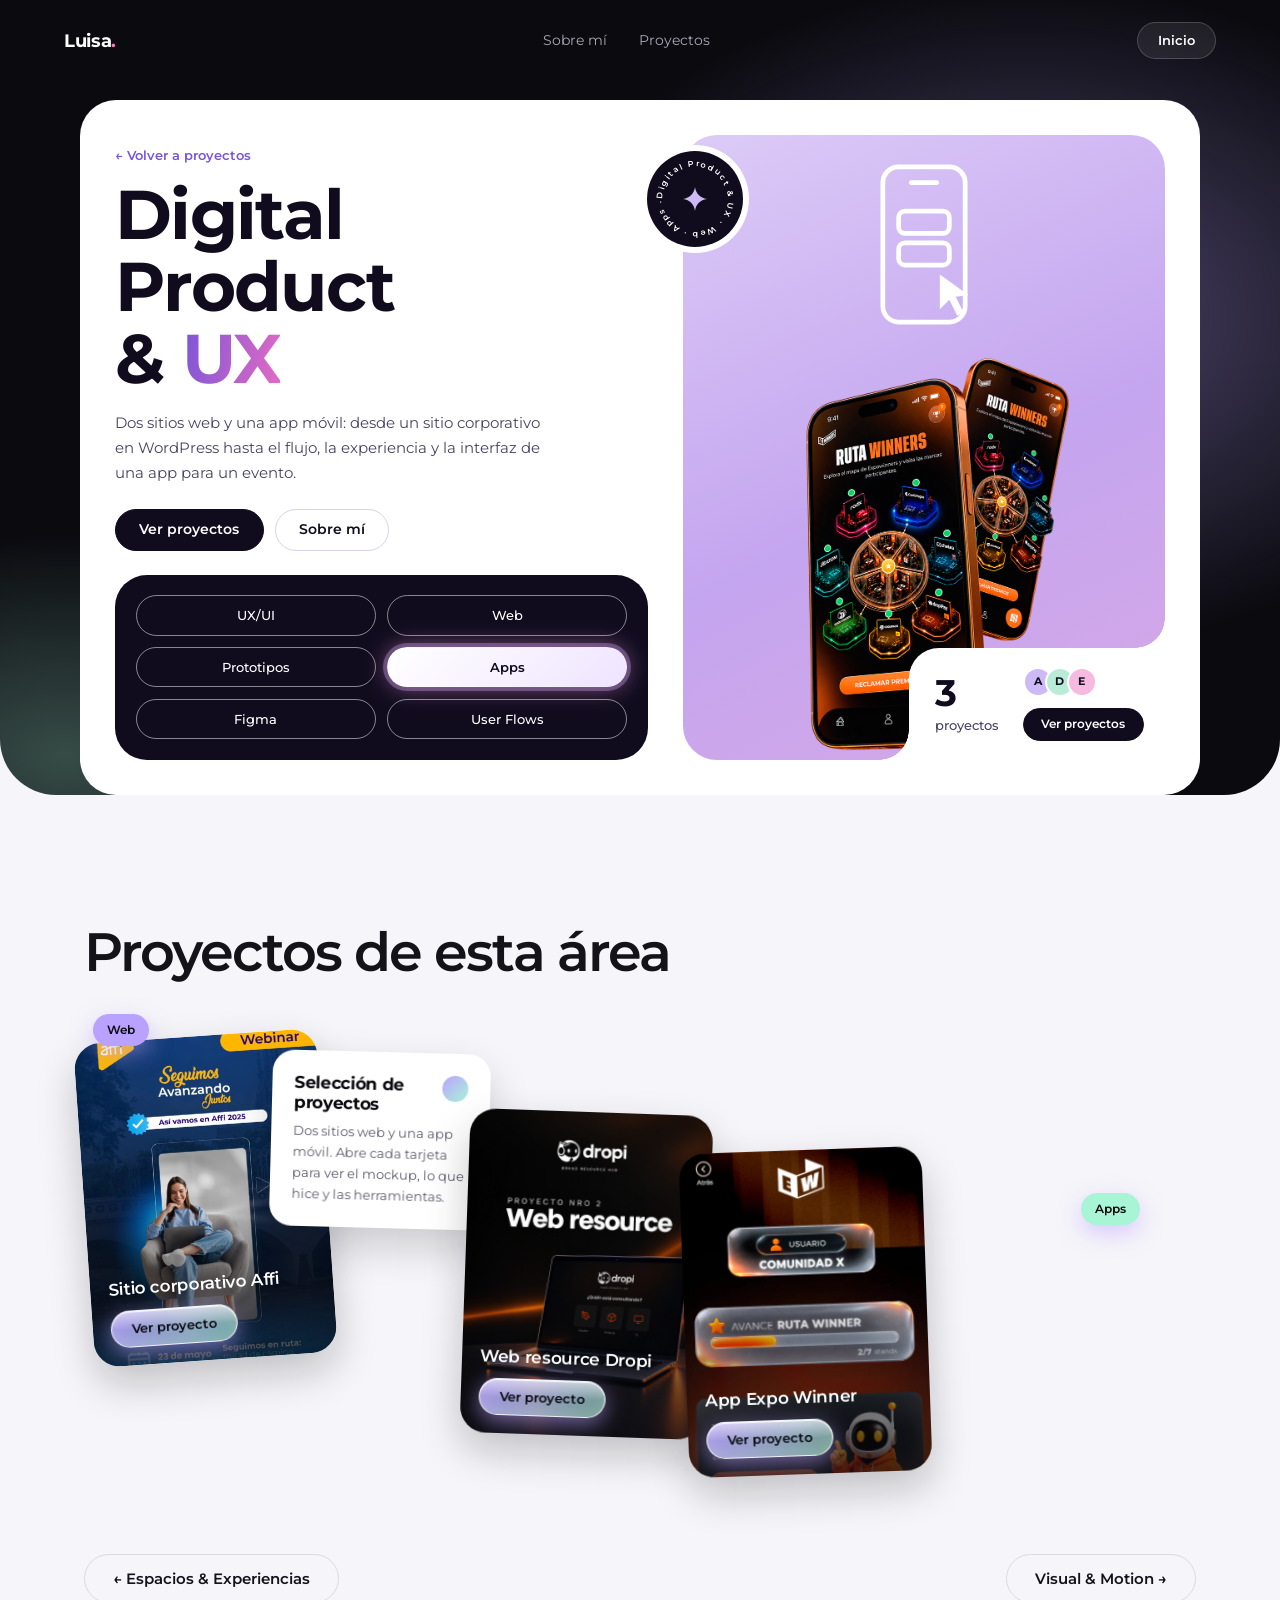
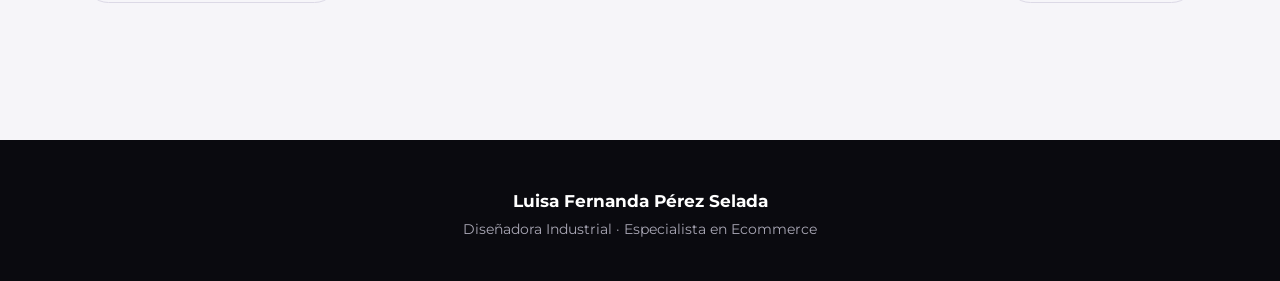
==== commit 8e6feaf2: "Add files via upload" ====
--- a/proyectos/digital-product-ux.html
+++ b/proyectos/digital-product-ux.html
@@ -169,7 +169,7 @@
         <!-- ============ PROYECTO 01 · Sitio corporativo Affi ============ -->
         <article class="pcard" style="--i:0;--r:-4deg">
           <!-- IMAGEN DE LA TARJETA: pon data-img="../assets/proyectos/affi-portada.jpg" -->
-          <div class="pimg" data-img="../assets/ux/affi2.JPG"><svg class="ico ico-ux" viewBox="0 0 120 120" fill="none" stroke="currentColor" stroke-width="3" stroke-linejoin="round" stroke-linecap="round" aria-hidden="true"><rect x="34" y="10" width="52" height="98" rx="10"/><path d="M52 20h16"/><rect class="blk b1" x="44" y="38" width="32" height="14" rx="4"/><rect class="blk b2" x="44" y="58" width="32" height="14" rx="4"/><path class="cur" d="M70 78v22l6-6 5 10 4-2-5-10 8-1z" fill="currentColor" stroke="none"/></svg></div>
+          <div class="pimg" data-img="../assets/ux/affi2.jpg"><svg class="ico ico-ux" viewBox="0 0 120 120" fill="none" stroke="currentColor" stroke-width="3" stroke-linejoin="round" stroke-linecap="round" aria-hidden="true"><rect x="34" y="10" width="52" height="98" rx="10"/><path d="M52 20h16"/><rect class="blk b1" x="44" y="38" width="32" height="14" rx="4"/><rect class="blk b2" x="44" y="58" width="32" height="14" rx="4"/><path class="cur" d="M70 78v22l6-6 5 10 4-2-5-10 8-1z" fill="currentColor" stroke="none"/></svg></div>
           <div class="pcap">
             <h3>Sitio corporativo Affi</h3>
             <button class="pill glass small" type="button" data-open>Ver proyecto</button>
@@ -207,7 +207,7 @@
         <!-- ============ PROYECTO 02 · Web resource Dropi ============ -->
         <article class="pcard" style="--i:2;--r:2deg">
           <!-- IMAGEN DE LA TARJETA: pon data-img="../assets/proyectos/dropi-portada.jpg" -->
-          <div class="pimg" data-img="../assets/ux/WRS.PNG"><svg class="ico ico-ux" viewBox="0 0 120 120" fill="none" stroke="currentColor" stroke-width="3" stroke-linejoin="round" stroke-linecap="round" aria-hidden="true"><rect x="34" y="10" width="52" height="98" rx="10"/><path d="M52 20h16"/><rect class="blk b1" x="44" y="38" width="32" height="14" rx="4"/><rect class="blk b2" x="44" y="58" width="32" height="14" rx="4"/><path class="cur" d="M70 78v22l6-6 5 10 4-2-5-10 8-1z" fill="currentColor" stroke="none"/></svg></div>
+          <div class="pimg" data-img="../assets/ux/WRS.png"><svg class="ico ico-ux" viewBox="0 0 120 120" fill="none" stroke="currentColor" stroke-width="3" stroke-linejoin="round" stroke-linecap="round" aria-hidden="true"><rect x="34" y="10" width="52" height="98" rx="10"/><path d="M52 20h16"/><rect class="blk b1" x="44" y="38" width="32" height="14" rx="4"/><rect class="blk b2" x="44" y="58" width="32" height="14" rx="4"/><path class="cur" d="M70 78v22l6-6 5 10 4-2-5-10 8-1z" fill="currentColor" stroke="none"/></svg></div>
           <div class="pcap">
             <h3>Web resource Dropi</h3>
             <button class="pill glass small" type="button" data-open>Ver proyecto</button>
@@ -233,7 +233,7 @@
         <!-- ============ PROYECTO 03 · App Expo Winner ============ -->
         <article class="pcard" style="--i:3;--r:-2deg">
           <!-- IMAGEN DE LA TARJETA: pon data-img="../assets/proyectos/expowinner-portada.jpg" -->
-          <div class="pimg" data-img="../assets/ux/app.PNG"><svg class="ico ico-ux" viewBox="0 0 120 120" fill="none" stroke="currentColor" stroke-width="3" stroke-linejoin="round" stroke-linecap="round" aria-hidden="true"><rect x="34" y="10" width="52" height="98" rx="10"/><path d="M52 20h16"/><rect class="blk b1" x="44" y="38" width="32" height="14" rx="4"/><rect class="blk b2" x="44" y="58" width="32" height="14" rx="4"/><path class="cur" d="M70 78v22l6-6 5 10 4-2-5-10 8-1z" fill="currentColor" stroke="none"/></svg></div>
+          <div class="pimg" data-img="../assets/ux/app.png"><svg class="ico ico-ux" viewBox="0 0 120 120" fill="none" stroke="currentColor" stroke-width="3" stroke-linejoin="round" stroke-linecap="round" aria-hidden="true"><rect x="34" y="10" width="52" height="98" rx="10"/><path d="M52 20h16"/><rect class="blk b1" x="44" y="38" width="32" height="14" rx="4"/><rect class="blk b2" x="44" y="58" width="32" height="14" rx="4"/><path class="cur" d="M70 78v22l6-6 5 10 4-2-5-10 8-1z" fill="currentColor" stroke="none"/></svg></div>
           <div class="pcap">
             <h3>App Expo Winner</h3>
             <button class="pill glass small" type="button" data-open>Ver proyecto</button>
